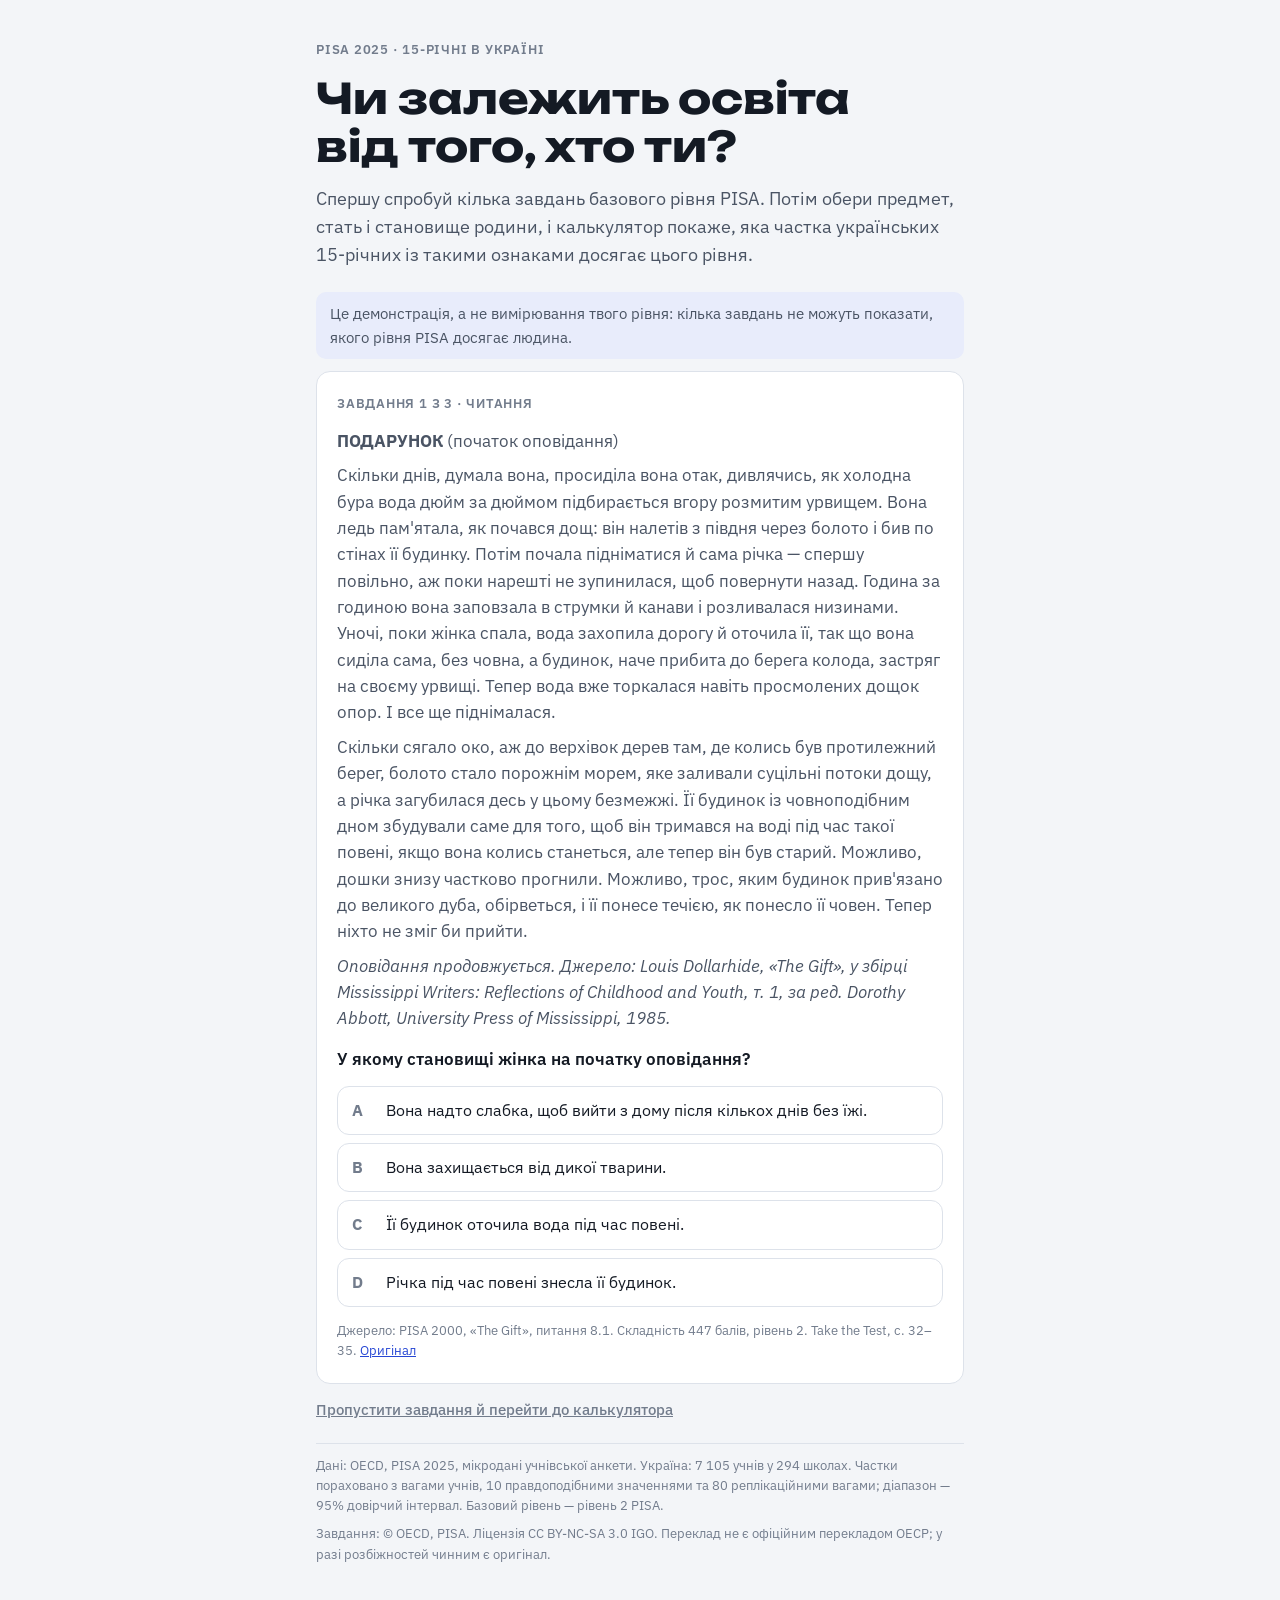
==== index.html @ 4dd72f6f "Частина 3: нові визначення базового рівня за звіркою учасниці - Природничі науки: підтверджено PISA " ====
<!doctype html>
<html lang="uk">
<head>
  <meta charset="utf-8">
  <meta name="viewport" content="width=device-width, initial-scale=1">
  <title>Калькулятор PISA: Україна</title>
  <meta name="description" content="Яка частка українських 15-річних досягає базового рівня знань залежно від статі та становища родини. Дані PISA 2025.">
  <!-- Прев'ю посилання в Telegram та інших месенджерах (однакове для всіх; особистий результат іде текстом і карткою) -->
  <meta property="og:type" content="website">
  <meta property="og:title" content="Чи залежить освіта від того, хто ти?">
  <meta property="og:description" content="Калькулятор PISA 2025: яка частка 15-річних в Україні досягає базового рівня залежно від статі й достатку родини.">
  <meta property="og:url" content="https://nelsiiaa.github.io/pisa-ukraine-calculator/">
  <meta property="og:image" content="https://nelsiiaa.github.io/pisa-ukraine-calculator/img/og.png">
  <meta property="og:image:width" content="1200">
  <meta property="og:image:height" content="630">
  <meta property="og:locale" content="uk_UA">
  <meta name="twitter:card" content="summary_large_image">
  <link rel="preconnect" href="https://fonts.googleapis.com">
  <link rel="preconnect" href="https://fonts.gstatic.com" crossorigin>
  <link rel="stylesheet" href="https://fonts.googleapis.com/css2?family=Unbounded:wght@500;700&family=IBM+Plex+Sans:wght@400;500;600&display=swap">
  <link rel="stylesheet" href="style.css?v=20261019">
</head>
<body>
<main class="page" data-version="20261019">

  <header class="hero">
    <p class="eyebrow">PISA 2025 · 15-річні в Україні</p>
    <h1>Чи залежить освіта від того, хто ти?</h1>
    <p class="lede">Спершу спробуй кілька завдань базового рівня PISA. Потім обери предмет, стать і становище родини, і калькулятор покаже, яка частка українських 15-річних із такими ознаками досягає цього рівня.</p>
  </header>

  <!-- Частина 2: «Перевір себе» -->
  <section id="quiz" class="quiz" aria-live="polite">
    <p class="note" id="quiz-disclaimer"></p>
    <div id="quiz-body"></div>
    <button type="button" id="quiz-skip" class="link-btn">Пропустити завдання й перейти до калькулятора</button>
  </section>

  <!-- Частина 1: форма калькулятора -->
  <form id="calc-form" class="card form" novalidate hidden>
    <fieldset>
      <legend>Предмет</legend>
      <div class="chips">
        <label><input type="radio" name="subject" value="read"><span>Читання</span></label>
        <label><input type="radio" name="subject" value="math"><span>Математика</span></label>
        <label><input type="radio" name="subject" value="scie"><span>Природничі науки</span></label>
      </div>
    </fieldset>
    <fieldset>
      <legend>Стать</legend>
      <div class="chips">
        <label><input type="radio" name="gender" value="female"><span>Дівчата</span></label>
        <label><input type="radio" name="gender" value="male"><span>Хлопці</span></label>
      </div>
    </fieldset>
    <fieldset>
      <legend>Достаток родини</legend>
      <p class="hint" id="escs-hint"></p>
      <div class="chips" aria-describedby="escs-hint">
        <label><input type="radio" name="escs" value="low"><span>Нижчий</span></label>
        <label><input type="radio" name="escs" value="mid"><span>Середній</span></label>
        <label><input type="radio" name="escs" value="high"><span>Вищий</span></label>
      </div>
      <!-- Помічник: визначає рівень за 7 питаннями (js/escs.js) -->
      <details class="explain escs-helper" id="escs-helper" hidden>
        <summary id="escs-helper-summary"></summary>
        <p class="hint" id="escs-helper-intro"></p>
        <div id="escs-questions" class="escs-questions"></div>
        <div id="escs-estimate" class="escs-estimate" aria-live="polite"></div>
      </details>
    </fieldset>
    <!-- Необов'язкове поле: показується, лише якщо в CSV є колонка track -->
    <fieldset id="track-field" hidden>
      <legend id="track-legend"></legend>
      <p class="hint" id="track-hint"></p>
      <div class="chips" id="track-chips" aria-describedby="track-hint"></div>
    </fieldset>
    <button type="submit" id="show-btn" class="btn primary" disabled>Показати</button>
    <p class="hint" id="form-hint">Оберіть усі три пункти, щоб побачити результат.</p>
  </form>

  <!-- Результат -->
  <section id="result" class="result" hidden aria-live="polite">
    <div class="card main-result">
      <p class="eyebrow" id="res-subject"></p>
      <p class="big"><span id="res-pct"></span><span class="range" id="res-range"></span></p>
      <p id="res-sentence" class="sentence"></p>
      <p id="res-track-note" class="hint" hidden></p>

      <figure class="scale" id="scale">
        <figcaption class="hint" id="scale-caption"></figcaption>
        <div class="scale-plot" aria-hidden="true">
          <div class="lanes lanes-top" id="lanes-top"></div>
          <div class="track" id="scale-track"></div>
          <div class="ticks"><span>0%</span><span>50%</span><span>100%</span></div>
          <div class="lanes lanes-bottom" id="lanes-bottom"></div>
        </div>
        <table class="sr-only" id="scale-table">
          <caption>Порівняння часток</caption>
          <tbody></tbody>
        </table>
      </figure>

      <p id="res-diff" class="diff"></p>
      <p id="quiz-link" class="quiz-link" hidden></p>
      <p class="data-note" id="data-note"></p>
    </div>

    <!-- Частина 3 -->
    <section class="card block">
      <h2>Що це означає</h2>
      <div id="meaning-text" class="meaning"></div>
    </section>

    <!-- Частина 5 -->
    <section class="card block">
      <h2>Наскільки великий розрив</h2>
      <div id="years" class="years"></div>
    </section>

    <!-- Частина 4 -->
    <section class="card block">
      <h2>Що з цим робити</h2>
      <p id="solutions-note" class="hint" hidden></p>
      <div id="solutions" class="solutions"></div>
    </section>

    <section class="card block limits">
      <h2>Обмеження</h2>
      <ul>
        <li>Це середнє для групи учнів, а не прогноз для конкретної людини.</li>
        <li>ОЕСР позначає Україну в PISA 2025 як «Ukrainian regions (17 of 27)»: дані охоплюють 17 з 27 регіонів, окупованих і частини прифронтових територій у вибірці немає.</li>
        <li>Лише 15-річні школярі, дані одного 2025 року.</li>
        <li>Дані показують зв'язок, а не причину.</li>
      </ul>
    </section>

    <!-- Частина 6: поділитися -->
    <div class="card block share">
      <div class="actions">
        <button type="button" id="btn-link" class="btn primary"></button>
        <button type="button" id="btn-image" class="btn"></button>
      </div>
      <p id="share-status" class="share-status" role="status" aria-live="polite"></p>
    </div>

    <div class="actions">
      <button type="button" id="again-btn" class="btn">Спробувати іншу комбінацію</button>
    </div>
  </section>

  <footer class="footer">
    <p>Дані: OECD, PISA 2025, мікродані учнівської анкети. Україна: 7 105 учнів у 294 школах. Частки пораховано з вагами учнів, 10 правдоподібними значеннями та 80 реплікаційними вагами; діапазон — 95% довірчий інтервал. Базовий рівень — рівень 2 PISA.</p>
    <p id="license"></p>
  </footer>
</main>
<script src="js/common.js?v=20261019"></script>
<script src="js/icons.js?v=20261019"></script>
<script src="js/texts.js?v=20261019"></script>
<script src="js/interpretation.js?v=20261019"></script>
<script src="js/solutions.js?v=20261019"></script>
<script src="js/years.js?v=20261019"></script>
<script src="js/quiz.js?v=20261019"></script>
<script src="js/calculator.js?v=20261019"></script>
<script src="js/escs.js?v=20261019"></script>
<script src="js/share.js?v=20261019"></script>
<script src="app.js?v=20261019"></script>
</body>
</html>
---- style.css ----
:root {
  --bg: #f3f5f8;
  --surface: #ffffff;
  --ink: #141a24;
  --ink-2: #4a5464;
  --ink-3: #727c8c;
  --line: #dde2ea;
  --accent: #2747d4;      /* твоя група */
  --accent-ink: #ffffff;
  --accent-soft: #e8ecfb;
  --ukraine: #c98200;     /* усі учні України */
  --oecd: #6b7480;        /* середнє ОЕСР */
  --track: #e7ebf1;
  --right: #0f7b3e; --right-bg: #e3f4ea;
  --warn: #a35a00; --warn-bg: #fdf0dc;
  --wrong: #b3261e; --wrong-bg: #fbe7e5;
  --display: "Unbounded", "Arial Black", system-ui, sans-serif;
  --body: "IBM Plex Sans", system-ui, -apple-system, "Segoe UI", Roboto, sans-serif;
}
@media (prefers-color-scheme: dark) {
  :root {
    --bg: #10141b; --surface: #181e28; --ink: #eef1f6; --ink-2: #b8c0cc; --ink-3: #8b95a5;
    --line: #2a3240; --accent: #7b93ff; --accent-ink: #0b1020; --accent-soft: #1f2846; --ukraine: #f0b030; --oecd: #9aa3b0;
    --track: #252d3a; --warn: #f5b25a; --warn-bg: #3a2a14; --right: #6fd49a; --right-bg: #173426; --wrong: #ff8a80; --wrong-bg: #3a1c1a;
  }
}

* { box-sizing: border-box; }
html { -webkit-text-size-adjust: 100%; }
body { margin: 0; background: var(--bg); color: var(--ink); font: 17px/1.55 var(--body); }
.page { max-width: 680px; margin: 0 auto; padding: 32px 16px 56px; display: flex; flex-direction: column; gap: 20px; }
[hidden] { display: none !important; }

h1, h2 { font-family: var(--display); font-weight: 700; margin: 0; text-wrap: balance; line-height: 1.15; }
h1 { font-size: clamp(28px, 7vw, 42px); }
h2 { font-size: 18px; font-weight: 500; }
h3 { font-size: 16px; margin: 0; }
p { margin: 0; }
a { color: var(--accent); }
.eyebrow { font-size: 13px; font-weight: 600; letter-spacing: .06em; text-transform: uppercase; color: var(--ink-3); }
.lede { font-size: 18px; color: var(--ink-2); max-width: 60ch; }
.hero { display: flex; flex-direction: column; gap: 14px; padding-block: 8px 4px; }
.note { font-size: 15px; color: var(--ink-2); background: var(--accent-soft); border-radius: 10px; padding: 10px 14px; }
.hint { font-size: 14px; color: var(--ink-3); }

.card { background: var(--surface); border: 1px solid var(--line); border-radius: 14px; padding: 22px 20px; }
.btn {
  font: 600 16px/1.2 var(--body); min-height: 48px; padding: 14px 22px; border-radius: 12px; border: 1.5px solid var(--line);
  background: var(--surface); color: var(--ink); cursor: pointer;
}
.btn.primary { background: var(--ink); color: var(--surface); border-color: var(--ink); align-self: flex-start; }
.btn:disabled { opacity: .35; cursor: not-allowed; }
.btn:focus-visible, .link-btn:focus-visible, .q-opt:focus-visible { outline: 3px solid var(--accent); outline-offset: 2px; }
.link-btn { background: none; border: 0; padding: 4px 0; font: 500 15px var(--body); color: var(--ink-3); text-decoration: underline; cursor: pointer; align-self: flex-start; }

/* ---------- Частина 2: тест ---------- */
.quiz { display: flex; flex-direction: column; gap: 12px; }
.q-card { display: flex; flex-direction: column; gap: 14px; }
.q-stim { display: flex; flex-direction: column; gap: 8px; color: var(--ink-2); }
.q-img { max-width: 100%; height: auto; border-radius: 8px; border: 1px solid var(--line); }
.q-todo { font-size: 14px; color: var(--ink-3); border: 1.5px dashed var(--line); border-radius: 10px; padding: 10px 12px; }
.q-question { font-weight: 600; }
.q-opts { display: flex; flex-direction: column; gap: 8px; }
.q-opt {
  display: flex; gap: 12px; align-items: flex-start; text-align: left; width: 100%;
  font: 16px/1.45 var(--body); color: var(--ink); background: var(--surface);
  border: 1.5px solid var(--line); border-radius: 12px; padding: 12px 14px; cursor: pointer;
}
.q-opt b { flex: none; width: 22px; color: var(--ink-3); }
.q-opt:hover:not(:disabled) { border-color: var(--accent); }
.q-opt:disabled { cursor: default; }
.q-opt.right { border-color: var(--right); background: var(--right-bg); }
.q-opt.right b { color: var(--right); }
.q-opt.wrong { border-color: var(--wrong); background: var(--wrong-bg); }
.q-opt.wrong b { color: var(--wrong); }
.q-num { display: flex; flex-wrap: wrap; gap: 8px; align-items: center; }
.q-num input {
  font: 500 17px/1.3 var(--body); color: var(--ink); background: var(--surface);
  width: 10em; max-width: 100%; min-height: 48px; padding: 10px 14px; border: 1.5px solid var(--line); border-radius: 12px;
}
.q-num input:focus-visible { outline: 3px solid var(--accent); outline-offset: 2px; }
.q-num input.right { border-color: var(--right); background: var(--right-bg); }
.q-num input.wrong { border-color: var(--wrong); background: var(--wrong-bg); }
.q-unit { font-weight: 600; color: var(--ink-2); }
.q-num .btn.primary { align-self: auto; }
.q-num-hint { flex-basis: 100%; color: var(--wrong); }
.q-feedback { display: flex; flex-direction: column; gap: 10px; }
.q-feedback:empty { display: none; }
.q-stat { font-weight: 500; }
.q-src { font-size: 13px; color: var(--ink-3); }
.q-list { margin: 0; padding-left: 20px; }

/* ---------- Частина 1: форма ---------- */
.form { display: flex; flex-direction: column; gap: 22px; }
fieldset { border: 0; margin: 0; padding: 0; display: flex; flex-direction: column; gap: 10px; }
legend { font-weight: 600; margin-bottom: 10px; padding: 0; }
.chips { display: flex; flex-wrap: wrap; gap: 8px; }
.chips label { position: relative; }
.chips input { position: absolute; opacity: 0; inset: 0; margin: 0; cursor: pointer; }
.chips span {
  display: inline-flex; align-items: center; min-height: 44px; padding: 8px 18px; border: 1.5px solid var(--line); border-radius: 999px;
  font-weight: 500; color: var(--ink-2); background: var(--surface); cursor: pointer; transition: all .15s ease;
}
.chips input:checked + span { background: var(--accent); border-color: var(--accent); color: var(--accent-ink); }
.chips input:focus-visible + span { outline: 3px solid var(--accent); outline-offset: 2px; }
.chips label:hover span { border-color: var(--ink-3); }

details.explain { font-size: 15px; color: var(--ink-2); }
details.explain summary { cursor: pointer; font-weight: 600; color: var(--accent); min-height: 44px; display: flex; align-items: center; list-style-position: inside; }
details.explain summary:focus-visible { outline: 3px solid var(--accent); outline-offset: 2px; border-radius: 6px; }
details.explain p { padding: 4px 0 2px; max-width: 60ch; }

/* Помічник «Визнач свій рівень» */
.escs-helper { border: 1px solid var(--line); border-radius: 12px; padding: 4px 14px 14px; }
.escs-helper[open] { background: var(--bg); }
.escs-helper > .hint { margin-bottom: 12px; }
.escs-questions { display: flex; flex-direction: column; gap: 16px; }
.escs-q { display: flex; flex-direction: column; gap: 8px; }
.escs-q-label { font-weight: 600; color: var(--ink); font-size: 15px; }
.chips-sm { gap: 6px; }
.chips-sm span { padding: 6px 13px; font-size: 15px; }
.escs-q select {
  font: 500 15px/1.3 var(--body); color: var(--ink); background: var(--surface); width: 100%;
  min-height: 44px; padding: 10px 12px; border: 1.5px solid var(--line); border-radius: 12px;
}
.escs-q select:focus-visible { outline: 3px solid var(--accent); outline-offset: 2px; }
.escs-estimate { margin-top: 16px; display: flex; flex-direction: column; gap: 6px; }
.escs-result { padding: 12px 14px; border-radius: 10px; background: var(--accent-soft); color: var(--ink); }
.escs-result b { font-weight: 600; }

/* ---------- Результат ---------- */
.result { display: flex; flex-direction: column; gap: 16px; }
.main-result { display: flex; flex-direction: column; gap: 14px; }
.big { font-family: var(--display); font-size: clamp(56px, 18vw, 88px); font-weight: 700; line-height: 1; color: var(--accent); display: flex; align-items: baseline; flex-wrap: wrap; gap: 4px 14px; }
.big .range { font-family: var(--body); font-size: 18px; font-weight: 500; color: var(--ink-3); }
.sentence { font-size: 18px; }
.diff { font-weight: 500; color: var(--ink-2); }
.quiz-link { font-size: 15px; color: var(--ink-2); border-top: 1px solid var(--line); padding-top: 12px; }

.scale { margin: 6px 0 0; display: flex; flex-direction: column; gap: 6px; }
.scale-plot { position: relative; }
.lanes { position: relative; }
.lanes-top { margin-bottom: 8px; }
.lanes-bottom { margin-top: 8px; }
.lbl { position: absolute; white-space: nowrap; font-size: 14px; line-height: 22px; color: var(--ink-2); display: inline-flex; align-items: center; gap: 6px; }
.lbl b { color: var(--ink); font-variant-numeric: tabular-nums; }
.lbl i { width: 10px; height: 10px; flex: none; }
.track { position: relative; height: 12px; background: var(--track); border-radius: 999px; }
.band { position: absolute; top: 0; bottom: 0; background: var(--accent); opacity: .28; border-radius: 999px; }
.ticks { display: flex; justify-content: space-between; font-size: 12px; color: var(--ink-3); margin-top: 6px; }
.marker { position: absolute; top: 50%; width: 18px; height: 18px; transform: translate(-50%, -50%); border: 2.5px solid var(--surface); box-shadow: 0 0 0 1px var(--ink-3); }
/* Форми позначок: інформація не тримається лише на кольорі */
.s-circle { background: var(--accent); border-radius: 50%; }
.marker.s-circle { z-index: 2; width: 20px; height: 20px; }
.s-diamond { background: var(--ukraine); }
.marker.s-diamond { transform: translate(-50%, -50%) rotate(45deg); width: 15px; height: 15px; }
.lbl i.s-diamond { transform: rotate(45deg); width: 9px; height: 9px; }
.s-square { background: var(--oecd); }
.data-note { font-size: 13px; color: var(--ink-3); }
.big .no-data, #res-pct.no-data { font-size: clamp(32px, 9vw, 44px); color: var(--ink-2); }
.sr-only { position: absolute; width: 1px; height: 1px; padding: 0; margin: -1px; overflow: hidden; clip: rect(0 0 0 0); white-space: nowrap; border: 0; }

.block { display: flex; flex-direction: column; gap: 12px; }
.years { display: flex; flex-direction: column; gap: 14px; }
.gap { display: flex; flex-direction: column; gap: 4px; }
/* ---------- Частина 3: «Що це означає» ---------- */
.meaning { display: flex; flex-direction: column; gap: 16px; }
.icon-badge { flex: none; width: 44px; height: 44px; border-radius: 12px; display: grid; place-items: center; background: var(--accent-soft); color: var(--accent); }
.mini { font-size: 13px; font-weight: 600; letter-spacing: .04em; text-transform: uppercase; color: var(--ink-3); margin-bottom: 2px; }
.mean-def { display: flex; gap: 14px; align-items: flex-start; }
.mean-group { display: grid; grid-template-columns: auto 1fr; gap: 18px; align-items: center; padding: 16px; border-radius: 12px; background: var(--bg); }
.dots { display: grid; grid-template-columns: repeat(10, 12px); gap: 4px; }
.dots i { width: 12px; height: 12px; border-radius: 50%; background: var(--track); box-shadow: inset 0 0 0 1px var(--line); }
.dots i.on { background: var(--accent); box-shadow: none; }
.mean-side { display: flex; flex-direction: column; gap: 8px; align-items: flex-start; }
.dots-cap { font-size: 15px; color: var(--ink-2); }
.dots-cap b { font-family: var(--display); font-size: 30px; color: var(--accent); margin-right: 4px; }
.status { display: inline-flex; align-items: center; gap: 6px; font-size: 14px; font-weight: 600; padding: 5px 12px; border-radius: 999px; }
.status::before { font-weight: 700; }
.st-above { background: var(--accent-soft); color: var(--accent); }
.st-above::before { content: "↑"; }
.st-about { background: var(--track); color: var(--ink-2); }
.st-about::before { content: "≈"; }
.st-below { background: var(--warn-bg); color: var(--warn); }
.st-below::before { content: "↓"; }
.caution { display: flex; gap: 10px; align-items: flex-start; font-size: 15px; color: var(--ink-2); padding: 12px 14px; border-radius: 10px; border: 1px dashed var(--line); }
.caution svg { flex: none; width: 20px; height: 20px; color: var(--ink-3); margin-top: 1px; }
@media (max-width: 480px) {
  .mean-group { grid-template-columns: 1fr; justify-items: start; }
}

/* ---------- Частина 4: «Що з цим робити» ---------- */
.solutions { display: flex; flex-direction: column; gap: 12px; }
.solution { display: flex; flex-direction: column; gap: 10px; padding: 16px; border-radius: 12px; background: var(--bg); }
.sol-head { display: flex; gap: 12px; align-items: center; }
.sol-head h3 { font-size: 17px; }
.sol-why { font-size: 13px; font-weight: 600; color: var(--accent); }
.aud { list-style: none; margin: 4px 0 0; padding: 0; display: flex; flex-wrap: wrap; gap: 6px; }
.aud li { font-size: 13px; font-weight: 500; padding: 3px 10px; border-radius: 999px; border: 1px solid var(--line); background: var(--surface); color: var(--ink-2); }
.aud li::before { content: ""; display: inline-block; width: 8px; height: 8px; border-radius: 50%; margin-right: 6px; vertical-align: 1px; }
.aud-student::before { background: var(--accent); }
.aud-parents::before { background: var(--ukraine); }
.aud-school::before { background: var(--oecd); }
.aud-state::before { background: var(--warn); }
.solution .src { font-size: 13px; }
.solution .todo { color: var(--wrong); font-family: ui-monospace, Menlo, monospace; }
.limits ul { margin: 0; padding-left: 20px; color: var(--ink-2); display: flex; flex-direction: column; gap: 4px; }
.actions { display: flex; flex-wrap: wrap; gap: 10px; align-items: center; }
.share .actions .btn { flex: 1 1 200px; }
.share-status { min-height: 1.4em; font-size: 15px; color: var(--ink-2); }
.share-status[data-error="true"] { color: var(--wrong); }
.footer { font-size: 13px; color: var(--ink-3); padding-top: 12px; border-top: 1px solid var(--line); display: flex; flex-direction: column; gap: 8px; }

@media (prefers-reduced-motion: reduce) { * { transition: none !important; scroll-behavior: auto !important; } }
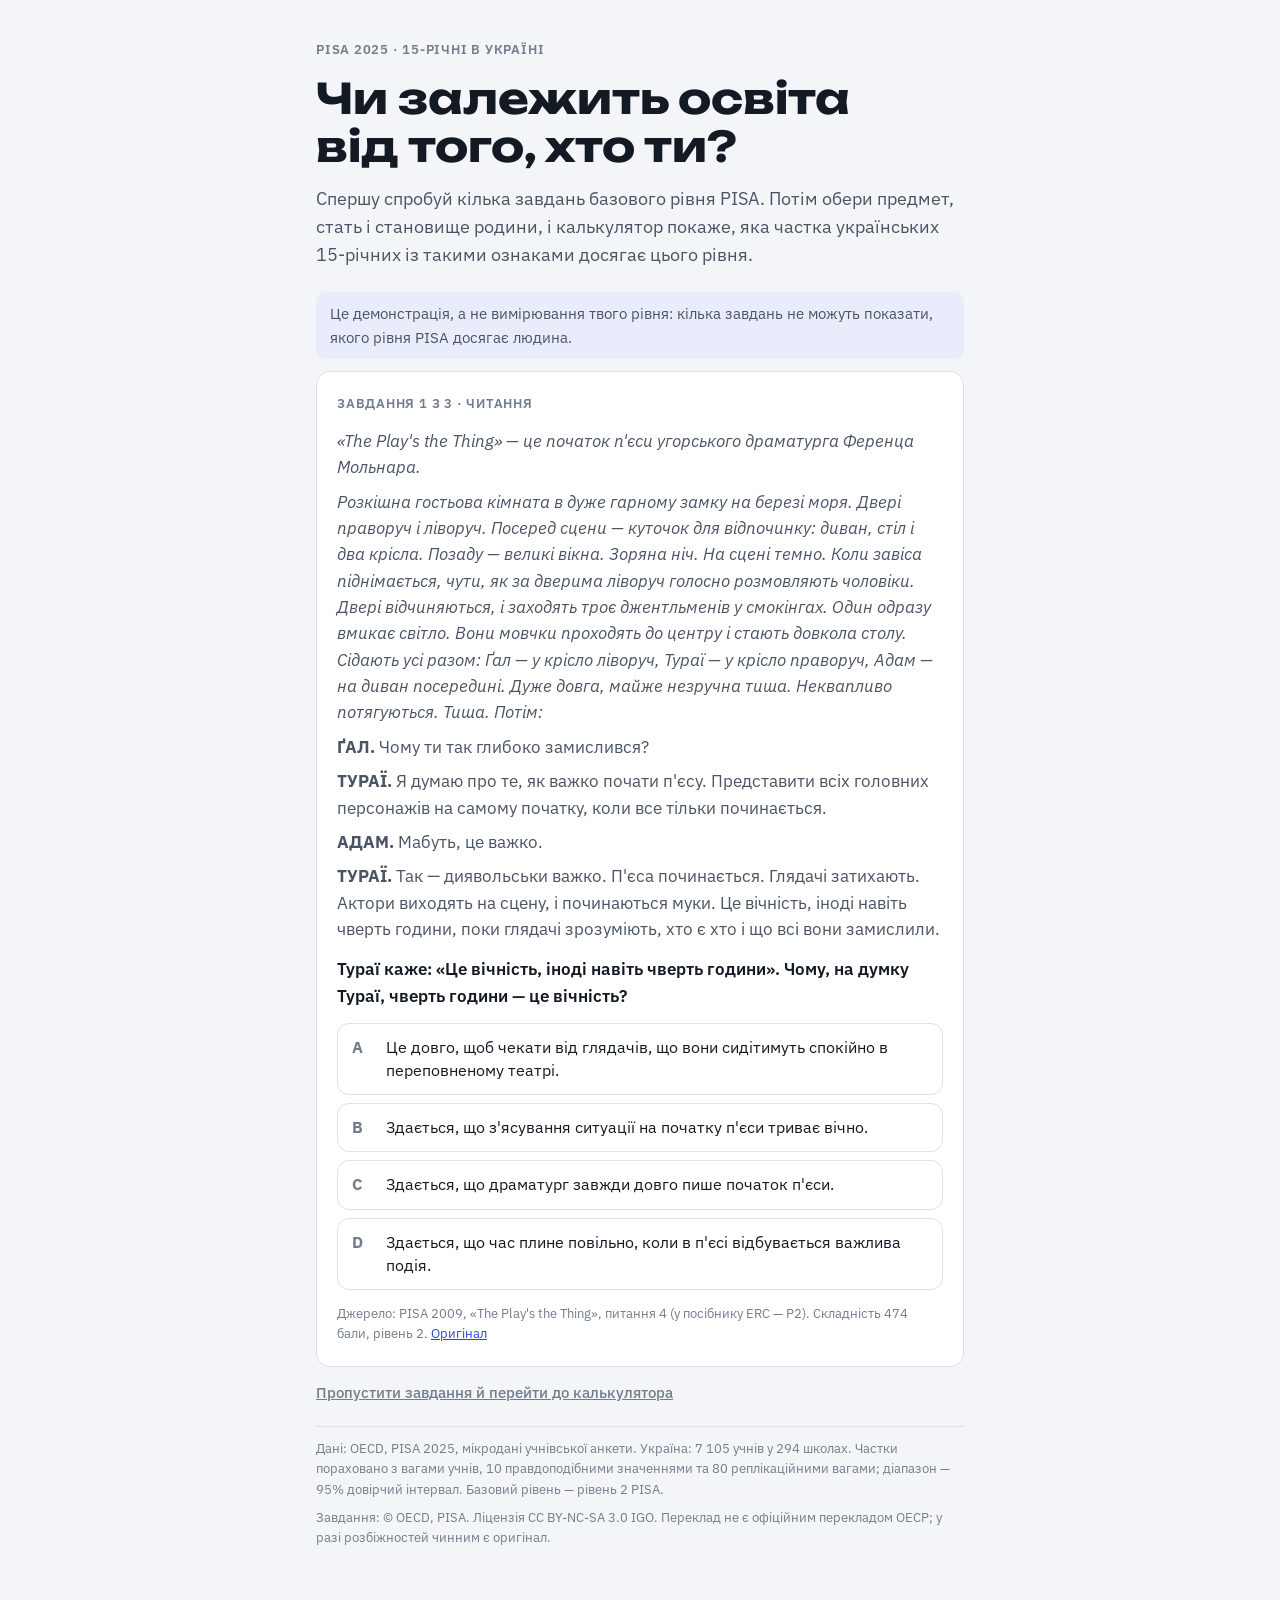
==== commit 27eaee1a: "Частина 6: нові підписи кнопок «Поділитися» Co-Authored-By: Claude Opus 5.5 <noreply@anthropic.com>" ====
--- a/index.html
+++ b/index.html
@@ -18,10 +18,10 @@
   <link rel="preconnect" href="https://fonts.googleapis.com">
   <link rel="preconnect" href="https://fonts.gstatic.com" crossorigin>
   <link rel="stylesheet" href="https://fonts.googleapis.com/css2?family=Unbounded:wght@500;700&family=IBM+Plex+Sans:wght@400;500;600&display=swap">
-  <link rel="stylesheet" href="style.css?v=20261019">
+  <link rel="stylesheet" href="style.css?v=20261020">
 </head>
 <body>
-<main class="page" data-version="20261019">
+<main class="page" data-version="20261020">
 
   <header class="hero">
     <p class="eyebrow">PISA 2025 · 15-річні в Україні</p>
@@ -154,16 +154,16 @@
     <p id="license"></p>
   </footer>
 </main>
-<script src="js/common.js?v=20261019"></script>
-<script src="js/icons.js?v=20261019"></script>
-<script src="js/texts.js?v=20261019"></script>
-<script src="js/interpretation.js?v=20261019"></script>
-<script src="js/solutions.js?v=20261019"></script>
-<script src="js/years.js?v=20261019"></script>
-<script src="js/quiz.js?v=20261019"></script>
-<script src="js/calculator.js?v=20261019"></script>
-<script src="js/escs.js?v=20261019"></script>
-<script src="js/share.js?v=20261019"></script>
-<script src="app.js?v=20261019"></script>
+<script src="js/common.js?v=20261020"></script>
+<script src="js/icons.js?v=20261020"></script>
+<script src="js/texts.js?v=20261020"></script>
+<script src="js/interpretation.js?v=20261020"></script>
+<script src="js/solutions.js?v=20261020"></script>
+<script src="js/years.js?v=20261020"></script>
+<script src="js/quiz.js?v=20261020"></script>
+<script src="js/calculator.js?v=20261020"></script>
+<script src="js/escs.js?v=20261020"></script>
+<script src="js/share.js?v=20261020"></script>
+<script src="app.js?v=20261020"></script>
 </body>
 </html>
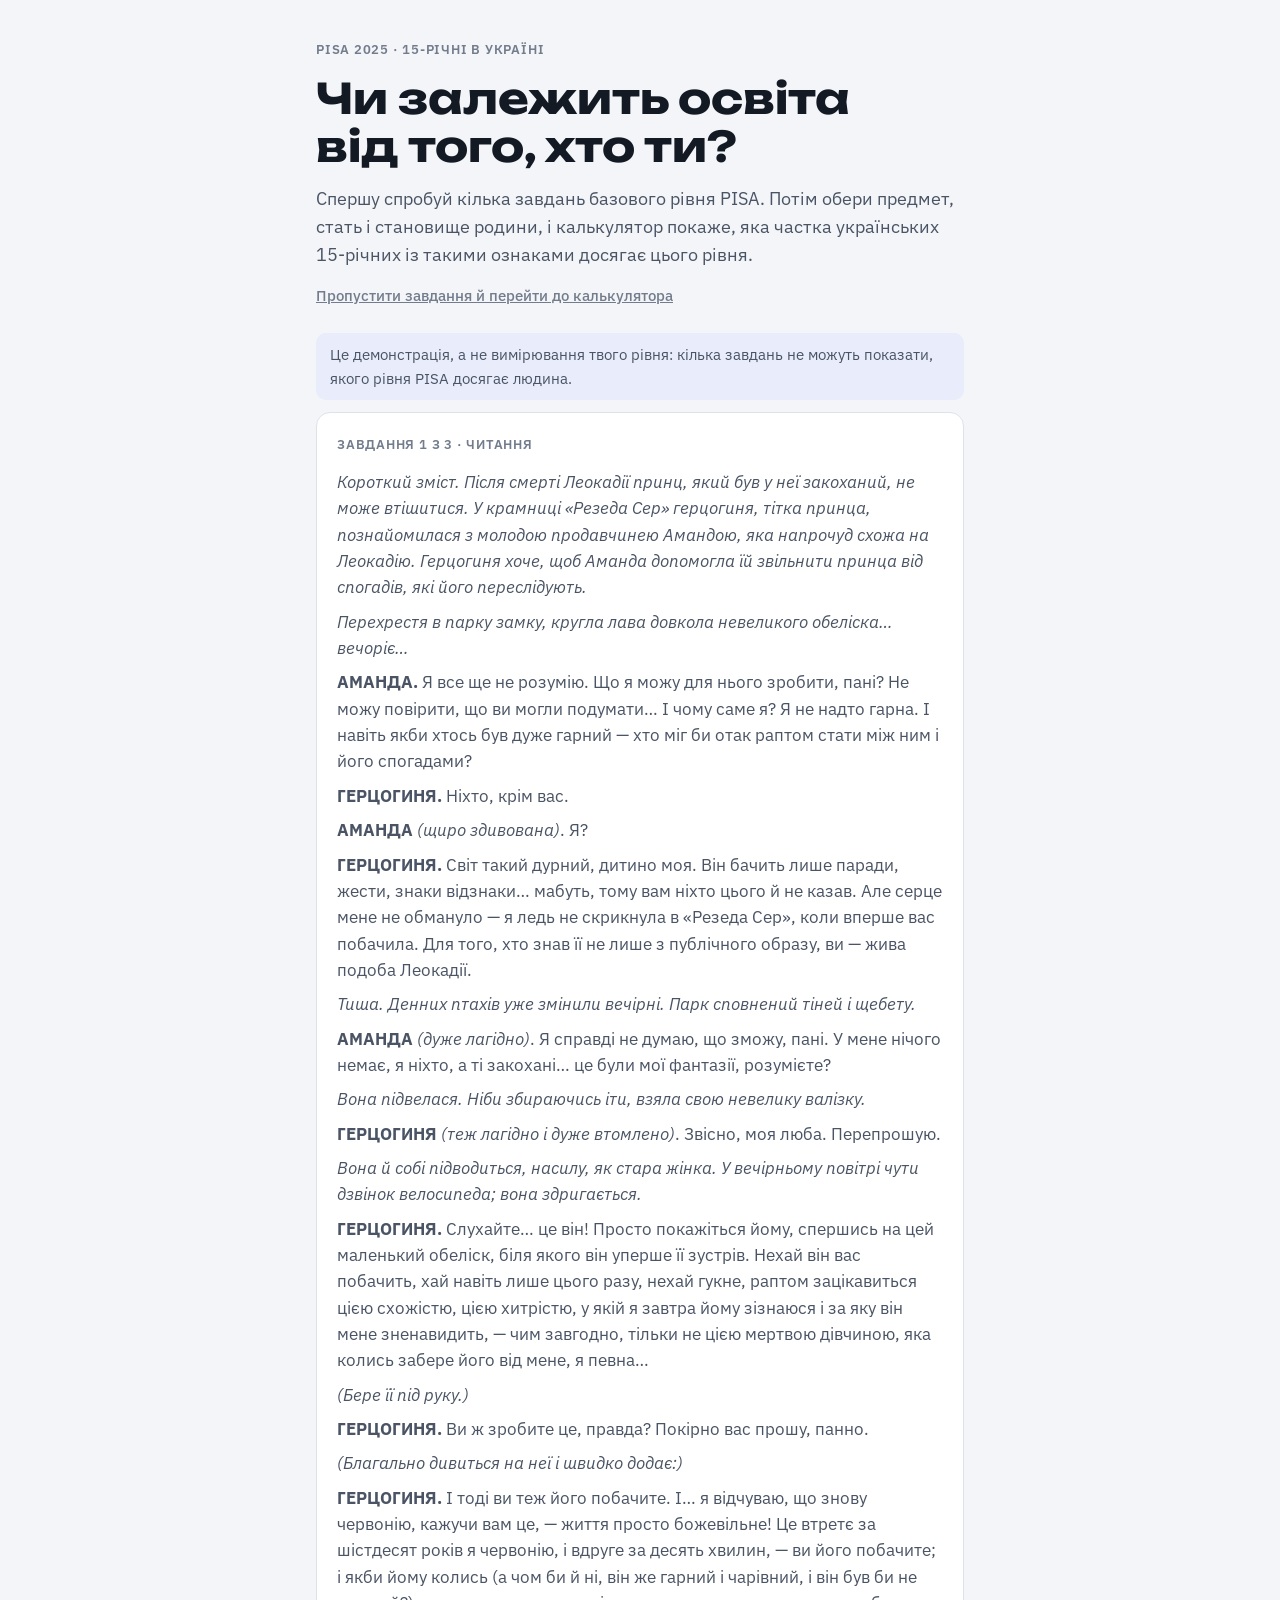
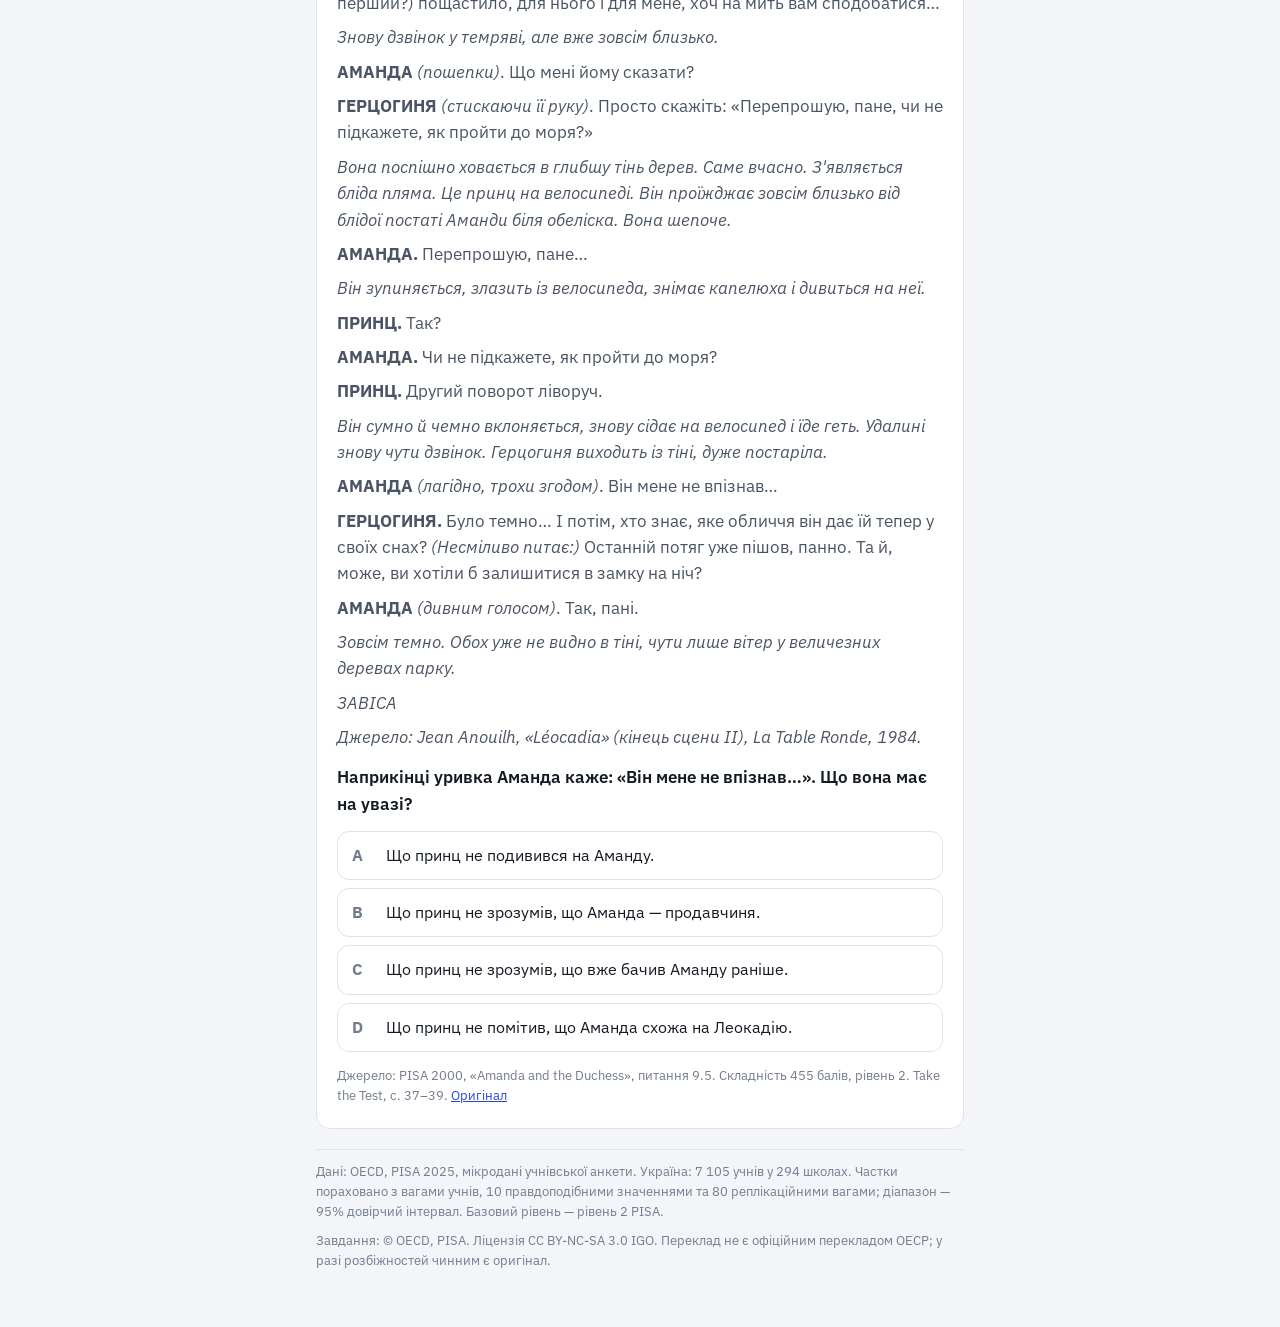
==== commit c5c0b818: "Кнопку «Пропустити завдання» перенесено в шапку під вступний текст Co-Authored-By: Claude Opus 5.5 <" ====
--- a/index.html
+++ b/index.html
@@ -18,22 +18,23 @@
   <link rel="preconnect" href="https://fonts.googleapis.com">
   <link rel="preconnect" href="https://fonts.gstatic.com" crossorigin>
   <link rel="stylesheet" href="https://fonts.googleapis.com/css2?family=Unbounded:wght@500;700&family=IBM+Plex+Sans:wght@400;500;600&display=swap">
-  <link rel="stylesheet" href="style.css?v=20261020">
+  <link rel="stylesheet" href="style.css?v=20261022">
 </head>
 <body>
-<main class="page" data-version="20261020">
+<main class="page" data-version="20261022">
 
   <header class="hero">
     <p class="eyebrow">PISA 2025 · 15-річні в Україні</p>
     <h1>Чи залежить освіта від того, хто ти?</h1>
     <p class="lede">Спершу спробуй кілька завдань базового рівня PISA. Потім обери предмет, стать і становище родини, і калькулятор покаже, яка частка українських 15-річних із такими ознаками досягає цього рівня.</p>
+    <!-- Ховається разом із тестом (app.js) -->
+    <button type="button" id="quiz-skip" class="link-btn">Пропустити завдання й перейти до калькулятора</button>
   </header>
 
   <!-- Частина 2: «Перевір себе» -->
   <section id="quiz" class="quiz" aria-live="polite">
     <p class="note" id="quiz-disclaimer"></p>
     <div id="quiz-body"></div>
-    <button type="button" id="quiz-skip" class="link-btn">Пропустити завдання й перейти до калькулятора</button>
   </section>
 
   <!-- Частина 1: форма калькулятора -->
@@ -154,16 +155,16 @@
     <p id="license"></p>
   </footer>
 </main>
-<script src="js/common.js?v=20261020"></script>
-<script src="js/icons.js?v=20261020"></script>
-<script src="js/texts.js?v=20261020"></script>
-<script src="js/interpretation.js?v=20261020"></script>
-<script src="js/solutions.js?v=20261020"></script>
-<script src="js/years.js?v=20261020"></script>
-<script src="js/quiz.js?v=20261020"></script>
-<script src="js/calculator.js?v=20261020"></script>
-<script src="js/escs.js?v=20261020"></script>
-<script src="js/share.js?v=20261020"></script>
-<script src="app.js?v=20261020"></script>
+<script src="js/common.js?v=20261022"></script>
+<script src="js/icons.js?v=20261022"></script>
+<script src="js/texts.js?v=20261022"></script>
+<script src="js/interpretation.js?v=20261022"></script>
+<script src="js/solutions.js?v=20261022"></script>
+<script src="js/years.js?v=20261022"></script>
+<script src="js/quiz.js?v=20261022"></script>
+<script src="js/calculator.js?v=20261022"></script>
+<script src="js/escs.js?v=20261022"></script>
+<script src="js/share.js?v=20261022"></script>
+<script src="app.js?v=20261022"></script>
 </body>
 </html>
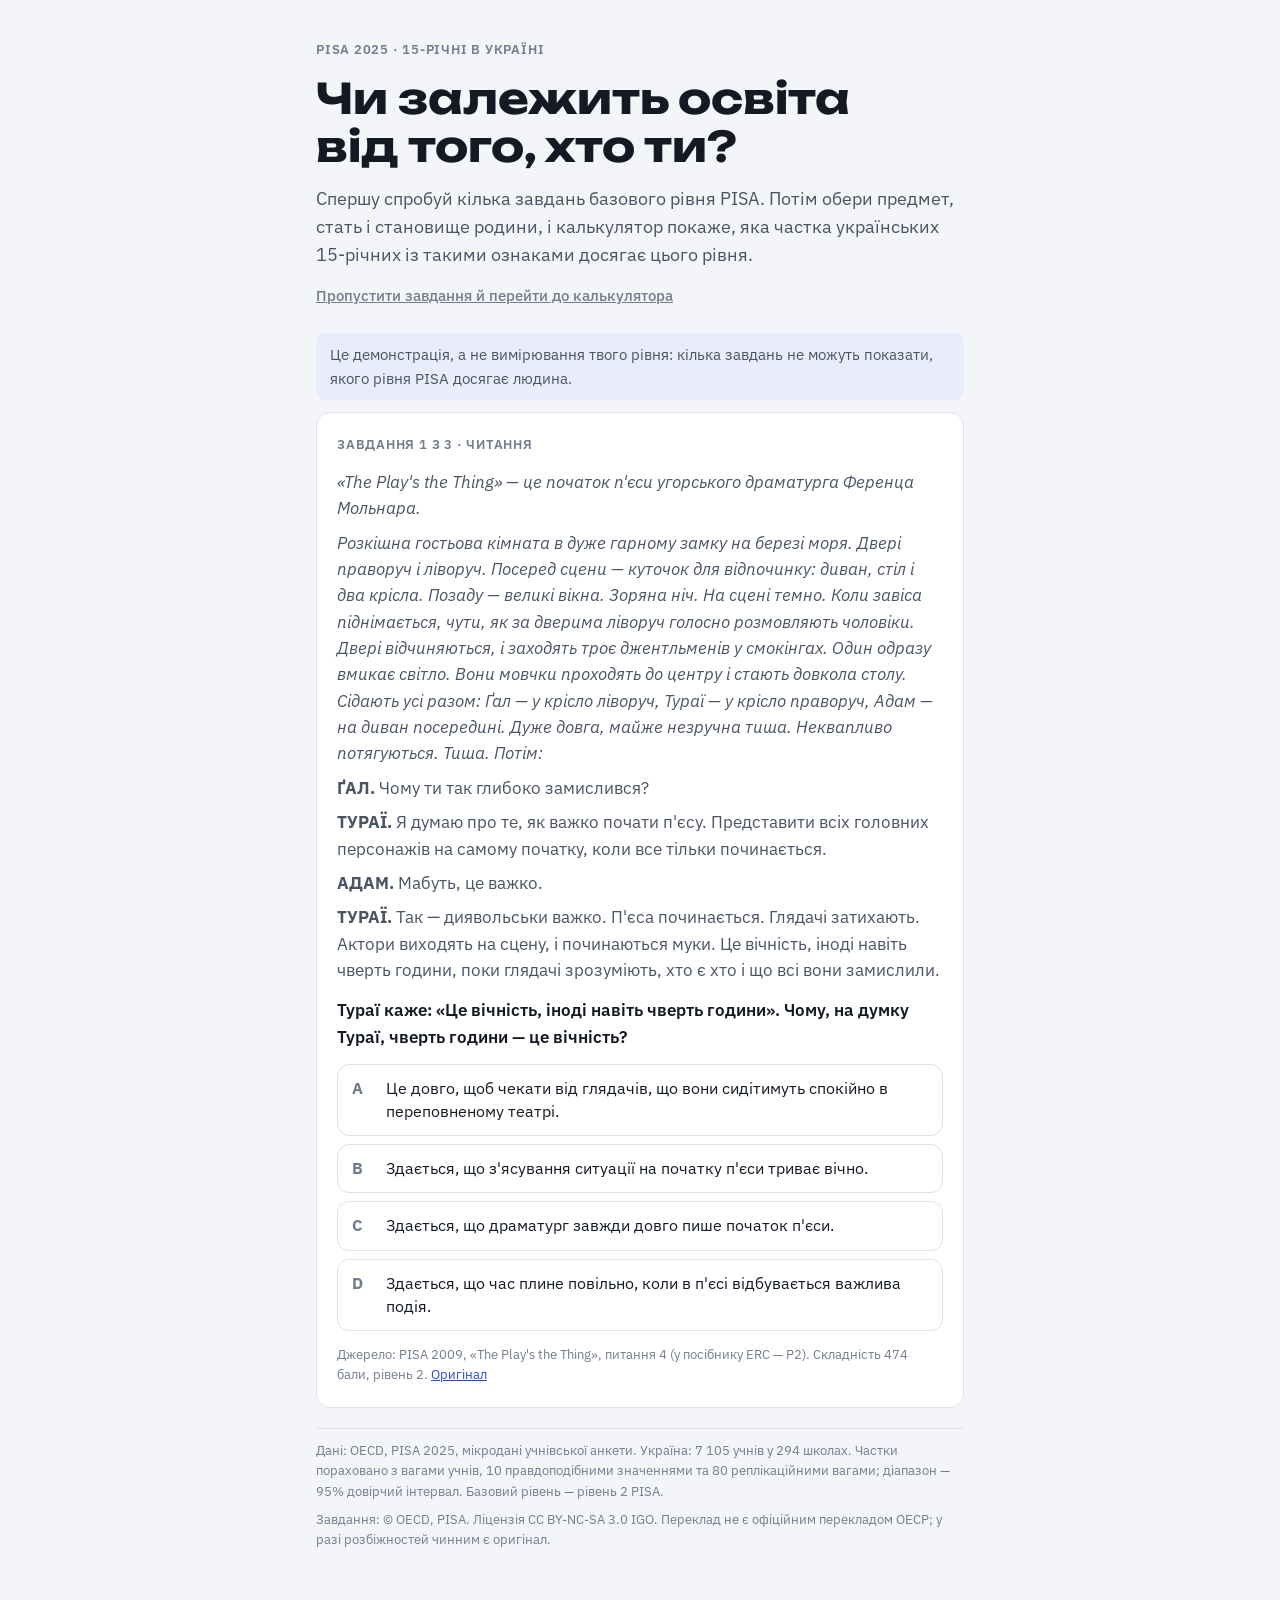
==== commit 8f18e6a9: "Частина 4: джерела з PISA 2025 для всіх порад, прибрано math_girls Co-Authored-By: Claude Opus 5.5 <" ====
--- a/index.html
+++ b/index.html
@@ -18,10 +18,10 @@
   <link rel="preconnect" href="https://fonts.googleapis.com">
   <link rel="preconnect" href="https://fonts.gstatic.com" crossorigin>
   <link rel="stylesheet" href="https://fonts.googleapis.com/css2?family=Unbounded:wght@500;700&family=IBM+Plex+Sans:wght@400;500;600&display=swap">
-  <link rel="stylesheet" href="style.css?v=20261022">
+  <link rel="stylesheet" href="style.css?v=20261023">
 </head>
 <body>
-<main class="page" data-version="20261022">
+<main class="page" data-version="20261023">
 
   <header class="hero">
     <p class="eyebrow">PISA 2025 · 15-річні в Україні</p>
@@ -155,16 +155,16 @@
     <p id="license"></p>
   </footer>
 </main>
-<script src="js/common.js?v=20261022"></script>
-<script src="js/icons.js?v=20261022"></script>
-<script src="js/texts.js?v=20261022"></script>
-<script src="js/interpretation.js?v=20261022"></script>
-<script src="js/solutions.js?v=20261022"></script>
-<script src="js/years.js?v=20261022"></script>
-<script src="js/quiz.js?v=20261022"></script>
-<script src="js/calculator.js?v=20261022"></script>
-<script src="js/escs.js?v=20261022"></script>
-<script src="js/share.js?v=20261022"></script>
-<script src="app.js?v=20261022"></script>
+<script src="js/common.js?v=20261023"></script>
+<script src="js/icons.js?v=20261023"></script>
+<script src="js/texts.js?v=20261023"></script>
+<script src="js/interpretation.js?v=20261023"></script>
+<script src="js/solutions.js?v=20261023"></script>
+<script src="js/years.js?v=20261023"></script>
+<script src="js/quiz.js?v=20261023"></script>
+<script src="js/calculator.js?v=20261023"></script>
+<script src="js/escs.js?v=20261023"></script>
+<script src="js/share.js?v=20261023"></script>
+<script src="app.js?v=20261023"></script>
 </body>
 </html>
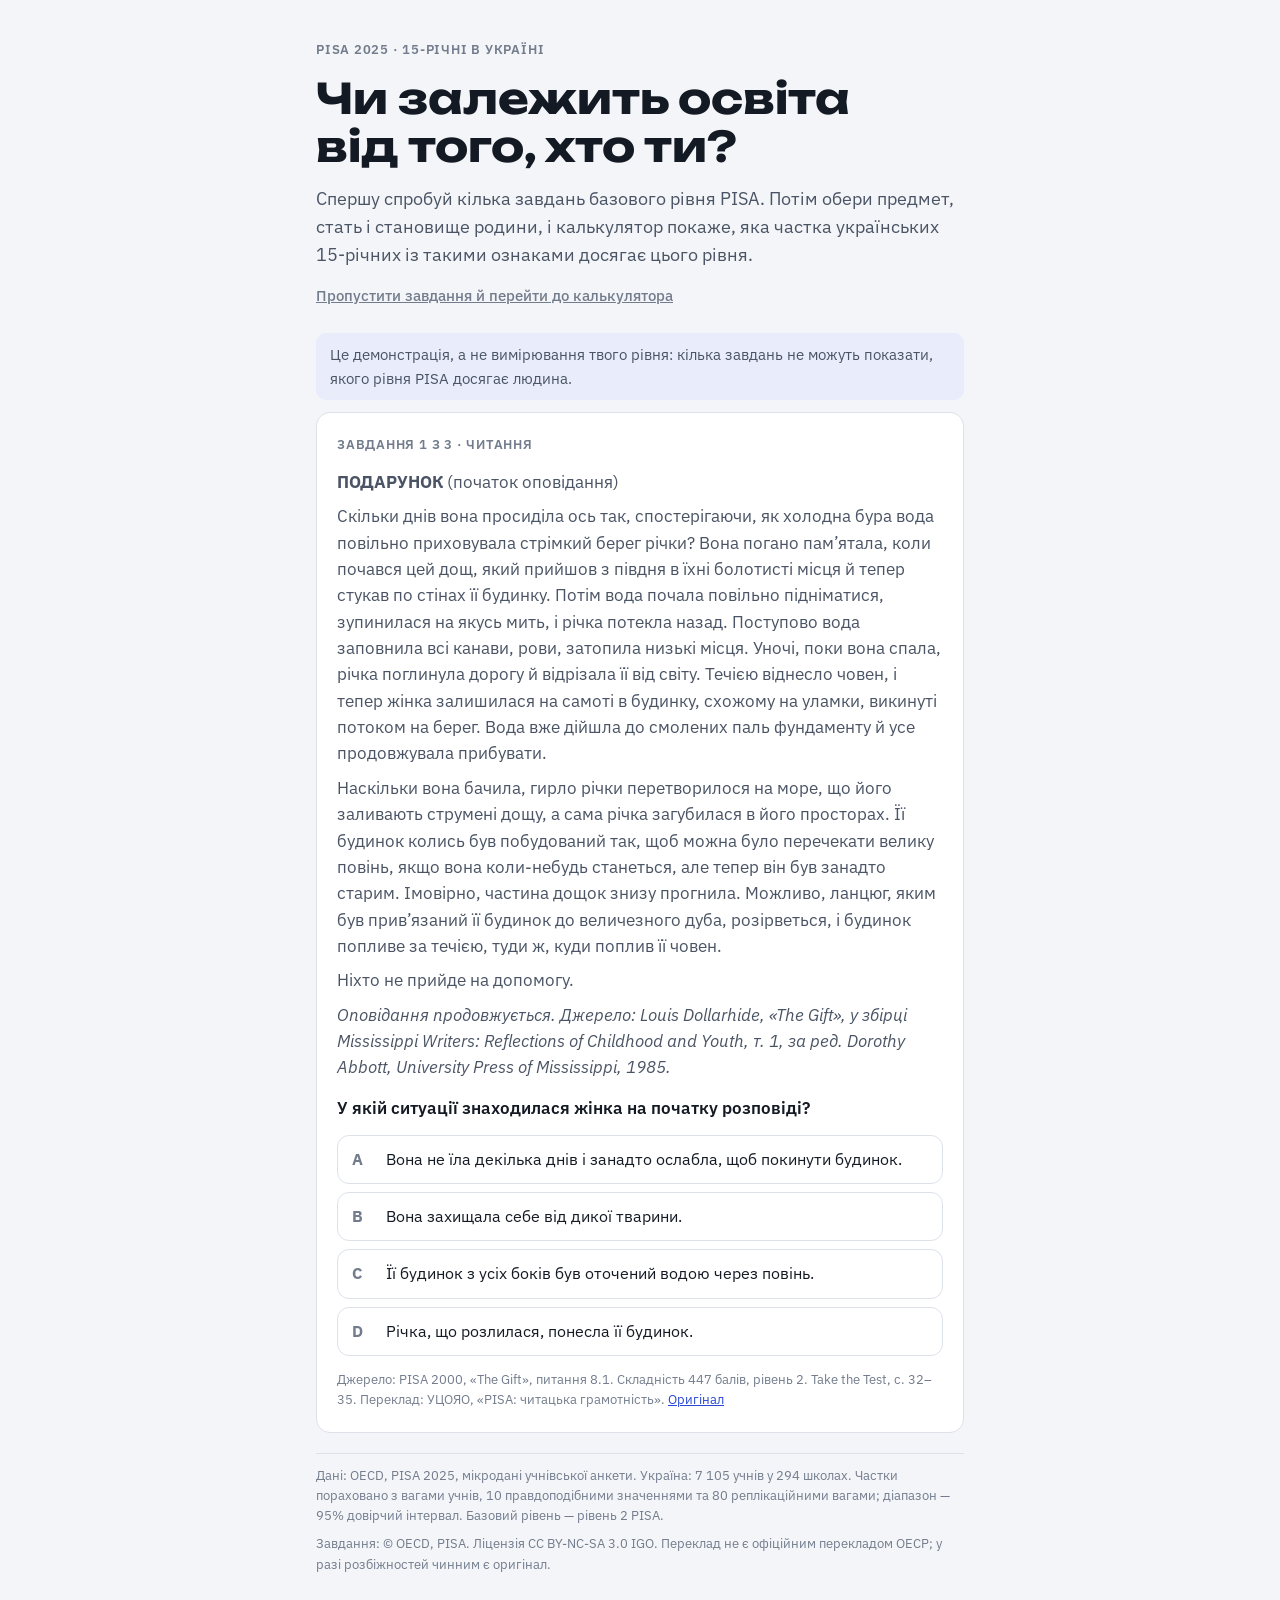
==== commit 44520793: "Частина 2: банк v4 — усі 17 завдань, 6 картинок, переклади УЦОЯО для R1–R4 Co-Authored-By: Claude Op" ====
--- a/index.html
+++ b/index.html
@@ -18,10 +18,10 @@
   <link rel="preconnect" href="https://fonts.googleapis.com">
   <link rel="preconnect" href="https://fonts.gstatic.com" crossorigin>
   <link rel="stylesheet" href="https://fonts.googleapis.com/css2?family=Unbounded:wght@500;700&family=IBM+Plex+Sans:wght@400;500;600&display=swap">
-  <link rel="stylesheet" href="style.css?v=20261023">
+  <link rel="stylesheet" href="style.css?v=20261024">
 </head>
 <body>
-<main class="page" data-version="20261023">
+<main class="page" data-version="20261024">
 
   <header class="hero">
     <p class="eyebrow">PISA 2025 · 15-річні в Україні</p>
@@ -155,16 +155,16 @@
     <p id="license"></p>
   </footer>
 </main>
-<script src="js/common.js?v=20261023"></script>
-<script src="js/icons.js?v=20261023"></script>
-<script src="js/texts.js?v=20261023"></script>
-<script src="js/interpretation.js?v=20261023"></script>
-<script src="js/solutions.js?v=20261023"></script>
-<script src="js/years.js?v=20261023"></script>
-<script src="js/quiz.js?v=20261023"></script>
-<script src="js/calculator.js?v=20261023"></script>
-<script src="js/escs.js?v=20261023"></script>
-<script src="js/share.js?v=20261023"></script>
-<script src="app.js?v=20261023"></script>
+<script src="js/common.js?v=20261024"></script>
+<script src="js/icons.js?v=20261024"></script>
+<script src="js/texts.js?v=20261024"></script>
+<script src="js/interpretation.js?v=20261024"></script>
+<script src="js/solutions.js?v=20261024"></script>
+<script src="js/years.js?v=20261024"></script>
+<script src="js/quiz.js?v=20261024"></script>
+<script src="js/calculator.js?v=20261024"></script>
+<script src="js/escs.js?v=20261024"></script>
+<script src="js/share.js?v=20261024"></script>
+<script src="app.js?v=20261024"></script>
 </body>
 </html>
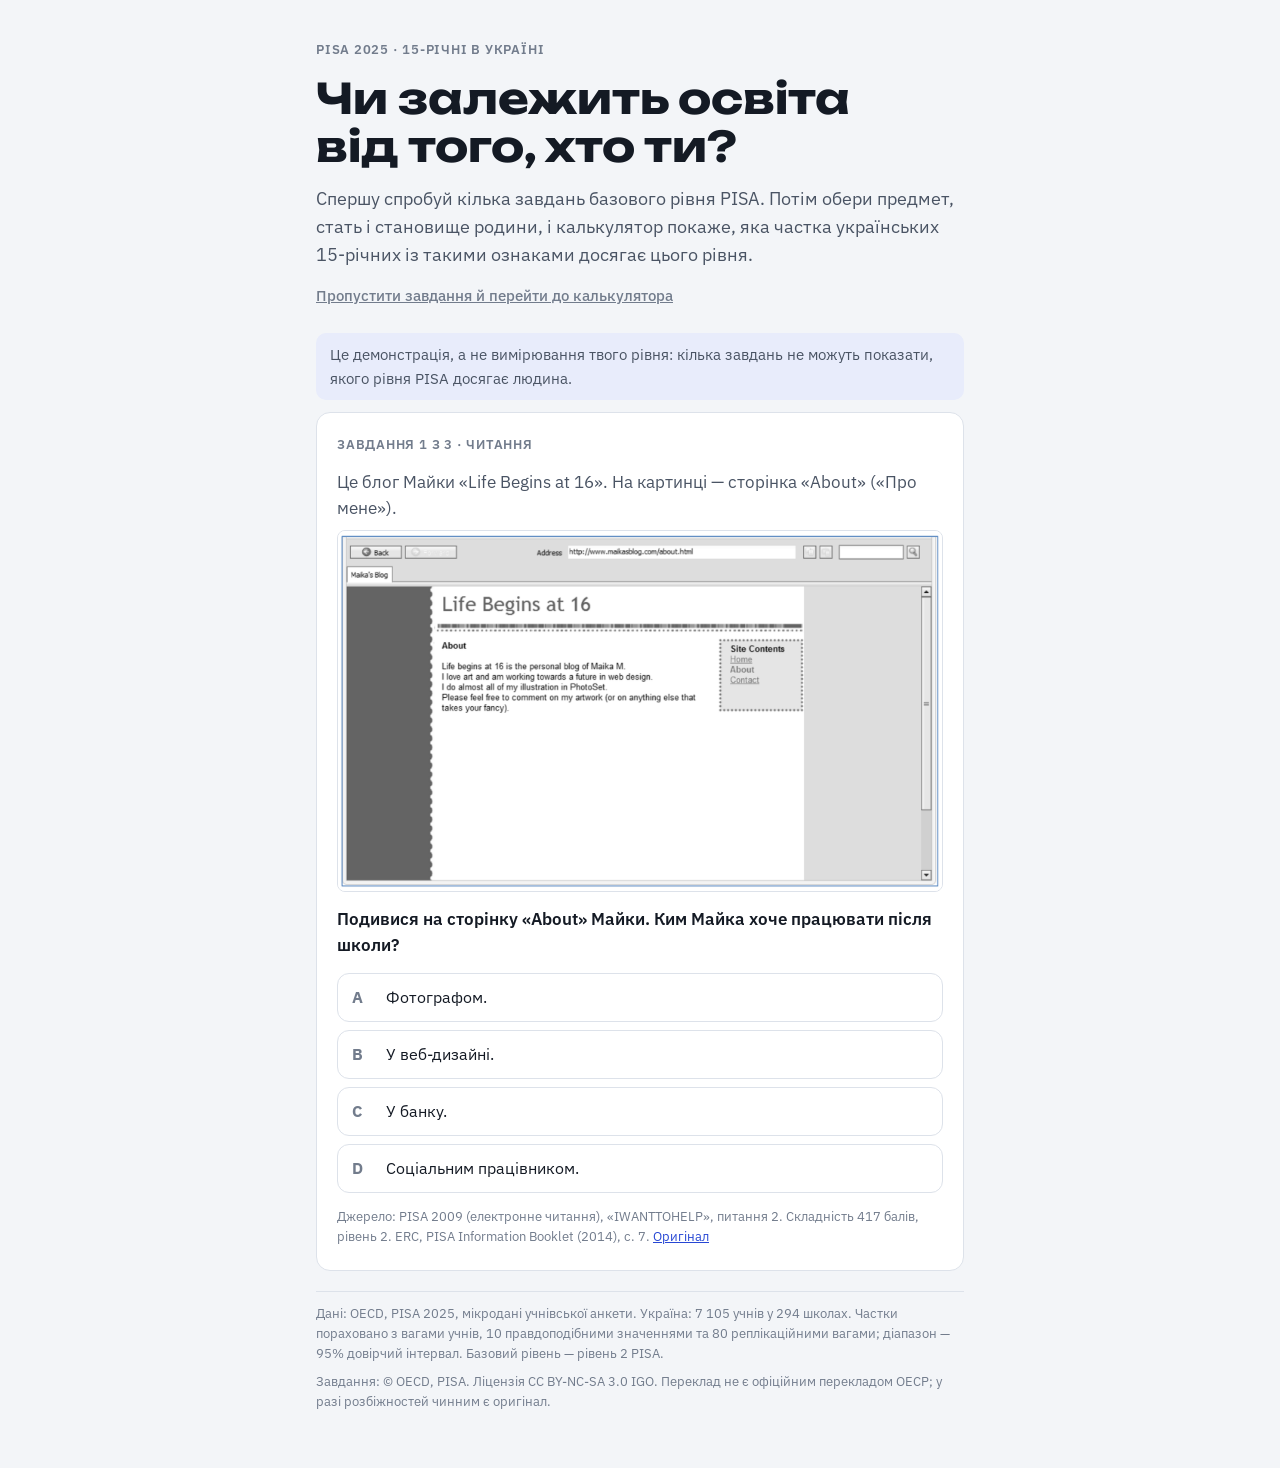
==== commit 073c65b4: "Частина 2: офіційний переклад УЦОЯО для M5 «Фудзі» і S1 «Кислотні дощі» Co-Authored-By: Claude Opus " ====
--- a/index.html
+++ b/index.html
@@ -18,10 +18,10 @@
   <link rel="preconnect" href="https://fonts.googleapis.com">
   <link rel="preconnect" href="https://fonts.gstatic.com" crossorigin>
   <link rel="stylesheet" href="https://fonts.googleapis.com/css2?family=Unbounded:wght@500;700&family=IBM+Plex+Sans:wght@400;500;600&display=swap">
-  <link rel="stylesheet" href="style.css?v=20261024">
+  <link rel="stylesheet" href="style.css?v=20261025">
 </head>
 <body>
-<main class="page" data-version="20261024">
+<main class="page" data-version="20261025">
 
   <header class="hero">
     <p class="eyebrow">PISA 2025 · 15-річні в Україні</p>
@@ -155,16 +155,16 @@
     <p id="license"></p>
   </footer>
 </main>
-<script src="js/common.js?v=20261024"></script>
-<script src="js/icons.js?v=20261024"></script>
-<script src="js/texts.js?v=20261024"></script>
-<script src="js/interpretation.js?v=20261024"></script>
-<script src="js/solutions.js?v=20261024"></script>
-<script src="js/years.js?v=20261024"></script>
-<script src="js/quiz.js?v=20261024"></script>
-<script src="js/calculator.js?v=20261024"></script>
-<script src="js/escs.js?v=20261024"></script>
-<script src="js/share.js?v=20261024"></script>
-<script src="app.js?v=20261024"></script>
+<script src="js/common.js?v=20261025"></script>
+<script src="js/icons.js?v=20261025"></script>
+<script src="js/texts.js?v=20261025"></script>
+<script src="js/interpretation.js?v=20261025"></script>
+<script src="js/solutions.js?v=20261025"></script>
+<script src="js/years.js?v=20261025"></script>
+<script src="js/quiz.js?v=20261025"></script>
+<script src="js/calculator.js?v=20261025"></script>
+<script src="js/escs.js?v=20261025"></script>
+<script src="js/share.js?v=20261025"></script>
+<script src="app.js?v=20261025"></script>
 </body>
 </html>
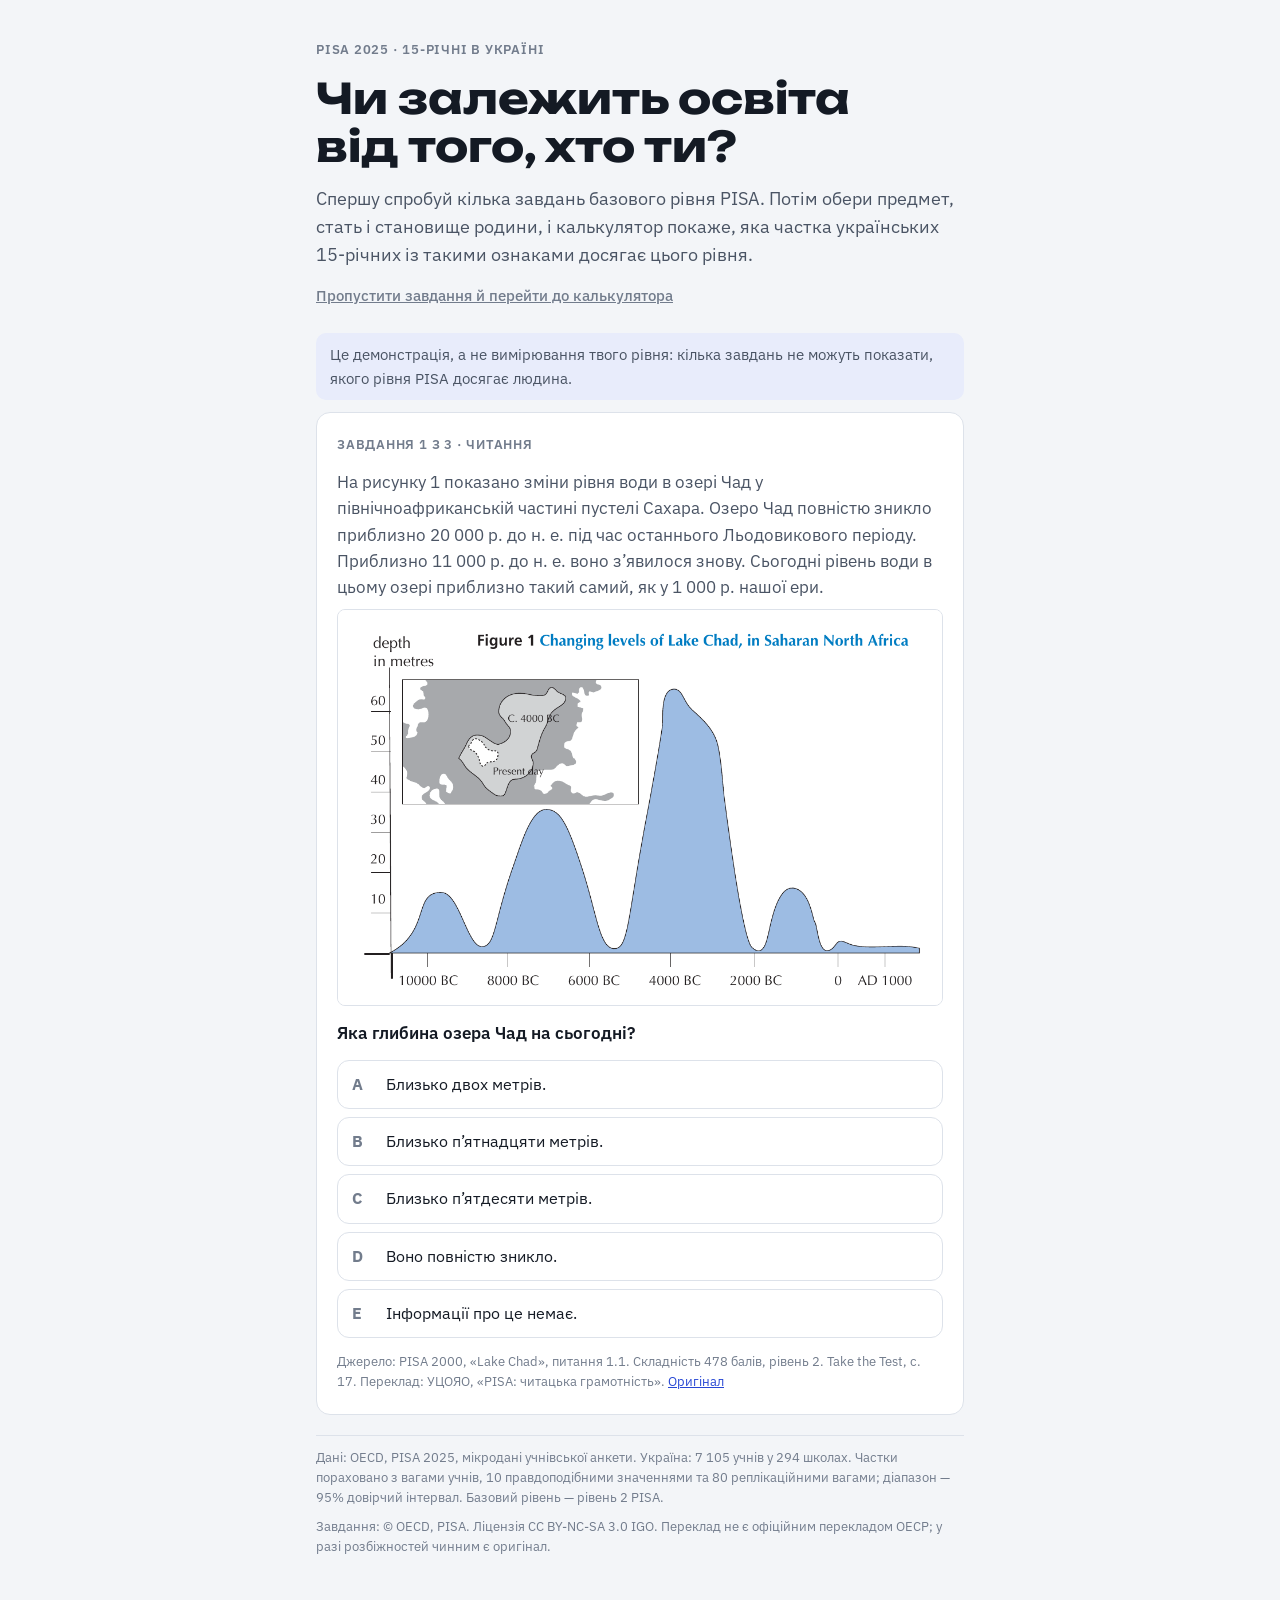
==== commit 0f317192: "Підказка для дорослих над формою; помічник — «рівня своєї родини» Co-Authored-By: Claude Opus 5.5 <n" ====
--- a/index.html
+++ b/index.html
@@ -18,10 +18,10 @@
   <link rel="preconnect" href="https://fonts.googleapis.com">
   <link rel="preconnect" href="https://fonts.gstatic.com" crossorigin>
   <link rel="stylesheet" href="https://fonts.googleapis.com/css2?family=Unbounded:wght@500;700&family=IBM+Plex+Sans:wght@400;500;600&display=swap">
-  <link rel="stylesheet" href="style.css?v=20261025">
+  <link rel="stylesheet" href="style.css?v=20261026">
 </head>
 <body>
-<main class="page" data-version="20261025">
+<main class="page" data-version="20261026">
 
   <header class="hero">
     <p class="eyebrow">PISA 2025 · 15-річні в Україні</p>
@@ -39,6 +39,7 @@
 
   <!-- Частина 1: форма калькулятора -->
   <form id="calc-form" class="card form" novalidate hidden>
+    <p class="hint" id="adult-hint"></p>
     <fieldset>
       <legend>Предмет</legend>
       <div class="chips">
@@ -155,16 +156,16 @@
     <p id="license"></p>
   </footer>
 </main>
-<script src="js/common.js?v=20261025"></script>
-<script src="js/icons.js?v=20261025"></script>
-<script src="js/texts.js?v=20261025"></script>
-<script src="js/interpretation.js?v=20261025"></script>
-<script src="js/solutions.js?v=20261025"></script>
-<script src="js/years.js?v=20261025"></script>
-<script src="js/quiz.js?v=20261025"></script>
-<script src="js/calculator.js?v=20261025"></script>
-<script src="js/escs.js?v=20261025"></script>
-<script src="js/share.js?v=20261025"></script>
-<script src="app.js?v=20261025"></script>
+<script src="js/common.js?v=20261026"></script>
+<script src="js/icons.js?v=20261026"></script>
+<script src="js/texts.js?v=20261026"></script>
+<script src="js/interpretation.js?v=20261026"></script>
+<script src="js/solutions.js?v=20261026"></script>
+<script src="js/years.js?v=20261026"></script>
+<script src="js/quiz.js?v=20261026"></script>
+<script src="js/calculator.js?v=20261026"></script>
+<script src="js/escs.js?v=20261026"></script>
+<script src="js/share.js?v=20261026"></script>
+<script src="app.js?v=20261026"></script>
 </body>
 </html>
